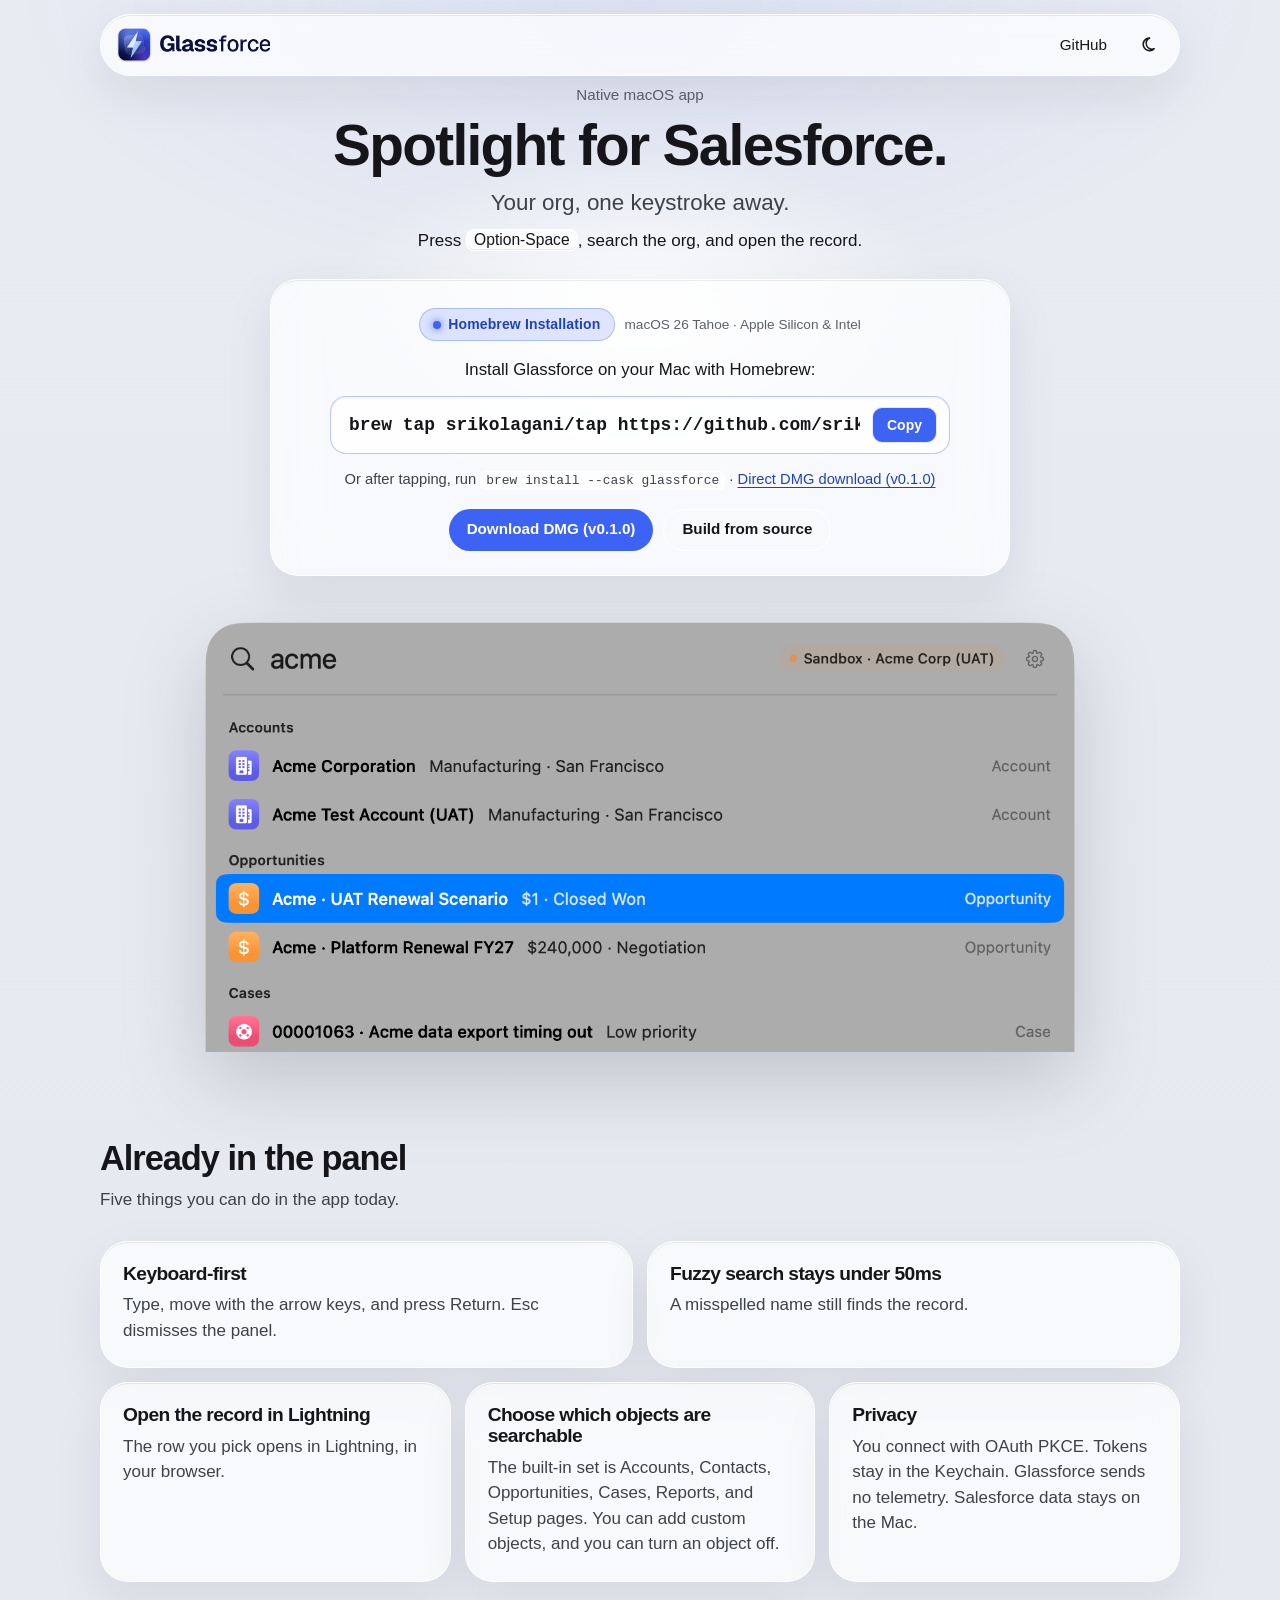
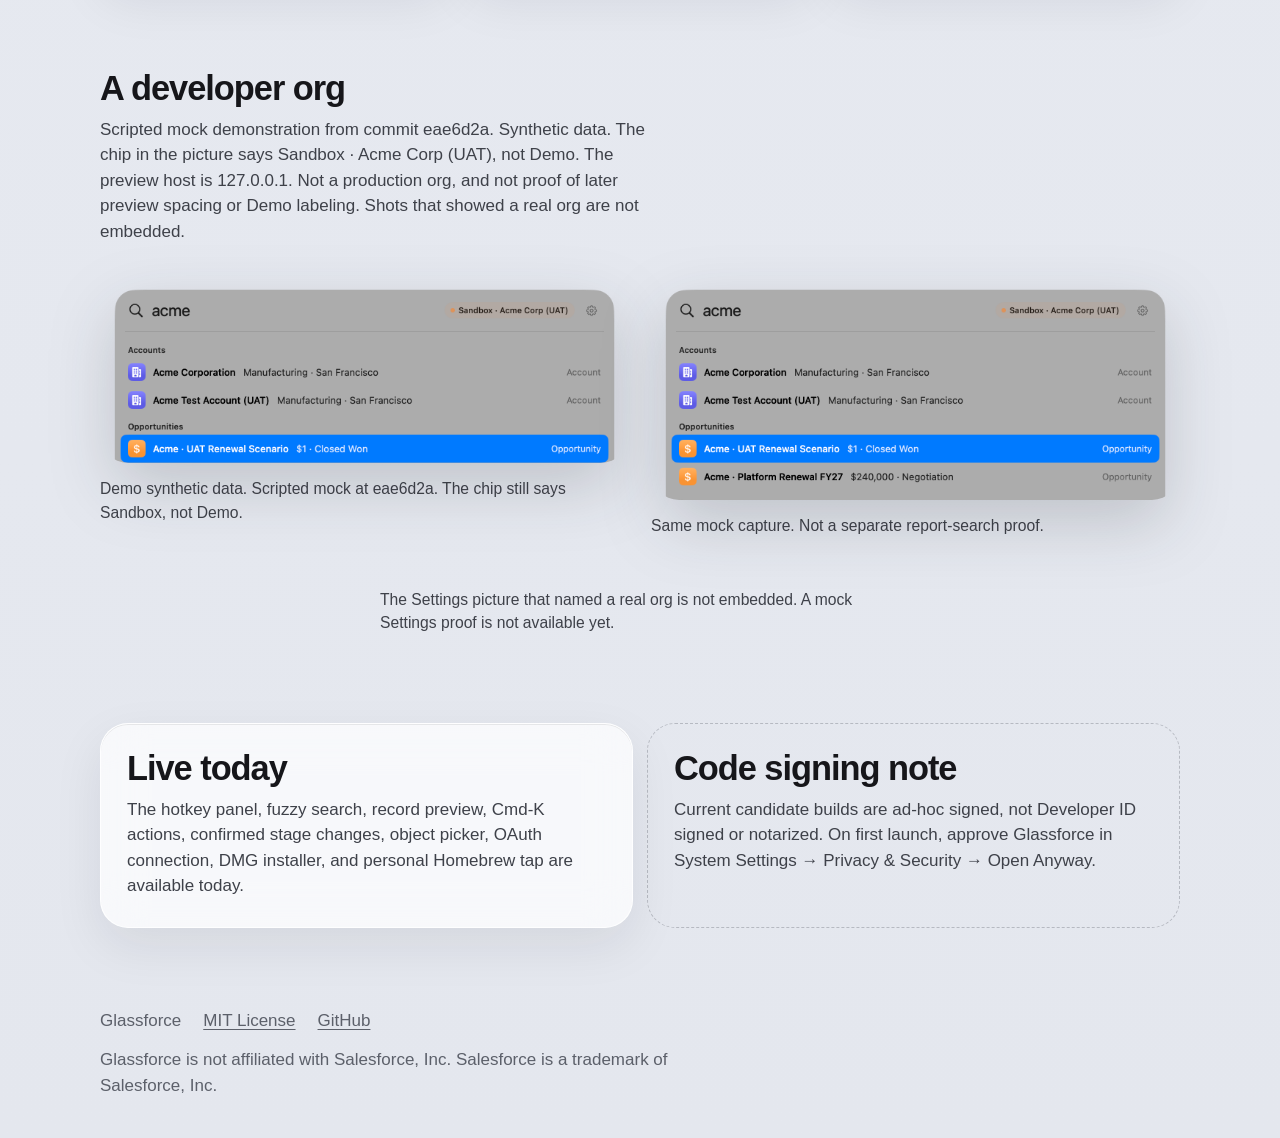
==== index.html @ 0365d6ab "Publish site and Glassforce-0.1.0.dmg release artifact" ====
<!DOCTYPE html>
<html lang="en">
<head>
  <meta charset="utf-8">
  <meta name="viewport" content="width=device-width, initial-scale=1">
  <title>Glassforce</title>
  <meta name="description" content="Glassforce is a native macOS command bar for Salesforce. Press Option-Space, search the org, and open the record.">
  <meta name="theme-color" content="#e8ebf2">
  <link rel="icon" href="assets/app-icon-1024.png" type="image/png">
  <script>
    (function (doc) {
      var KEY = "glassforce-theme";
      var root = doc.documentElement;
      var stored = null;
      try {
        stored = localStorage.getItem(KEY);
      } catch (err) {
        stored = null;
      }

      function resolve(choice) {
        if (choice === "light" || choice === "dark") return choice;
        return window.matchMedia("(prefers-color-scheme: dark)").matches ? "dark" : "light";
      }

      function apply(choice) {
        var safe = choice === "light" || choice === "dark" ? choice : "unset";
        var theme = resolve(safe);
        root.dataset.themeChoice = safe;
        root.dataset.theme = theme;
        var meta = doc.querySelector('meta[name="theme-color"]');
        if (meta) meta.setAttribute("content", theme === "dark" ? "#101012" : "#e8ebf2");
      }

      apply(stored === "light" || stored === "dark" ? stored : "unset");

      var preload = doc.createElement("link");
      preload.rel = "preload";
      preload.as = "image";
      preload.href = "assets/mock-search-eae6d2a.png";
      doc.head.appendChild(preload);

      window.glassforce = { key: KEY, apply: apply, resolve: resolve };
    })(document);
  </script>
  <link rel="stylesheet" href="site.css">
</head>
<body>
  <a class="skip" href="#content">Skip to content</a>
  <header class="nav-wrap">
    <nav class="nav" aria-label="Primary">
      <a class="brand" href="./">
        <img class="mark mark-light" src="assets/wordmark-light.png" alt="Glassforce" width="1600" height="400">
        <img class="mark mark-dark" src="assets/wordmark-dark.png" alt="Glassforce" width="1600" height="400">
      </a>
      <div class="nav-actions">
        <a class="nav-link" href="https://github.com/srikolagani/glassforce-public">GitHub</a>
        <button type="button" class="theme-toggle" data-theme-toggle aria-label="Use dark theme">
          <svg class="icon icon-sun" viewBox="0 0 24 24" aria-hidden="true">
            <circle cx="12" cy="12" r="4" fill="none" stroke="currentColor" stroke-width="1.8"></circle>
            <path d="M12 3v2M12 19v2M3 12h2M19 12h2M5.6 5.6l1.4 1.4M17 17l1.4 1.4M18.4 5.6 17 7M7 17l-1.4 1.4" fill="none" stroke="currentColor" stroke-width="1.8" stroke-linecap="round"></path>
          </svg>
          <svg class="icon icon-moon" viewBox="0 0 24 24" aria-hidden="true">
            <path d="M15.2 3.6a7.6 7.6 0 1 0 5.4 12.8A6.6 6.6 0 0 1 15.2 3.6z" fill="none" stroke="currentColor" stroke-width="1.8" stroke-linejoin="round"></path>
          </svg>
        </button>
      </div>
    </nav>
  </header>

  <main id="content">
    <section class="hero">
      <div class="backdrop" aria-hidden="true"><span></span></div>
      <div class="wrap hero-copy">
        <p class="eyebrow">Native macOS app</p>
        <h1>Spotlight for Salesforce.</h1>
        <p class="subhead">Your org, one keystroke away.</p>
        <p class="concrete">Press <kbd>Option-Space</kbd>, search the org, and open the record.</p>
        <div class="install-card glass install-centerpiece" id="homebrew-install">
          <div class="install-header">
            <span class="soon"><span class="pulse-dot" aria-hidden="true"></span>Homebrew Installation</span>
            <span class="install-tag">macOS 26 Tahoe · Apple Silicon &amp; Intel</span>
          </div>
          <p class="install-lead">Install Glassforce on your Mac with Homebrew:</p>
          <div class="command-box">
            <pre class="command"><code id="brew-cmd">brew tap srikolagani/tap https://github.com/srikolagani/glassforce-public.git &amp;&amp; brew install --cask srikolagani/tap/glassforce</code></pre>
            <button type="button" class="copy-button" data-copy-target="brew-cmd" aria-label="Copy Homebrew install command">
              <span class="copy-label">Copy</span>
            </button>
          </div>
          <p class="note">Or after tapping, run <code>brew install --cask glassforce</code> · <a href="releases/Glassforce-0.1.0.dmg">Direct DMG download (v0.1.0)</a></p>
          <div class="install-actions">
            <a class="button" href="releases/Glassforce-0.1.0.dmg">Download DMG (v0.1.0)</a>
            <a class="button button-ghost" href="https://github.com/srikolagani/glassforce-public#install-status">Build from source</a>
          </div>
        </div>
      </div>
      <figure class="hero-figure wrap">
        <div class="hero-frame" data-hero data-hero-mode="stills">
          <img class="still still-light" src="assets/mock-search-eae6d2a.png" alt="Scripted mock demonstration at eae6d2a. Synthetic records. The chip says Sandbox, not Demo. Preview host is 127.0.0.1." width="1440" height="1120">
          <img class="still still-dark" src="assets/mock-search-eae6d2a.png" alt="Scripted mock demonstration at eae6d2a. Synthetic records. The chip says Sandbox, not Demo. Preview host is 127.0.0.1." width="1440" height="1120">
        </div>
      </figure>
    </section>

    <section class="band wrap" aria-labelledby="features-title">
      <div class="band-head">
        <h2 id="features-title">Already in the panel</h2>
        <p>Five things you can do in the app today.</p>
      </div>
      <div class="feature-grid">
        <article class="glass feature">
          <h3>Keyboard-first</h3>
          <p>Type, move with the arrow keys, and press Return. Esc dismisses the panel.</p>
        </article>
        <article class="glass feature">
          <h3>Fuzzy search stays under 50ms</h3>
          <p>A misspelled name still finds the record.</p>
        </article>
        <article class="glass feature">
          <h3>Open the record in Lightning</h3>
          <p>The row you pick opens in Lightning, in your browser.</p>
        </article>
        <article class="glass feature">
          <h3>Choose which objects are searchable</h3>
          <p>The built-in set is Accounts, Contacts, Opportunities, Cases, Reports, and Setup pages. You can add custom objects, and you can turn an object off.</p>
        </article>
        <article class="glass feature">
          <h3>Privacy</h3>
          <p>You connect with OAuth PKCE. Tokens stay in the Keychain. Glassforce sends no telemetry. Salesforce data stays on the Mac.</p>
        </article>
      </div>
    </section>

    <section class="band wrap" aria-labelledby="gallery-title">
      <div class="band-head">
        <h2 id="gallery-title">A developer org</h2>
        <p>Scripted mock demonstration from commit eae6d2a. Synthetic data. The chip in the picture says Sandbox · Acme Corp (UAT), not Demo. The preview host is 127.0.0.1. Not a production org, and not proof of later preview spacing or Demo labeling. Shots that showed a real org are not embedded.</p>
      </div>
      <div class="pair">
        <figure class="shot">
          <div class="crop crop-acme">
            <img src="assets/mock-search-eae6d2a.png" alt="Scripted mock demonstration at eae6d2a. Synthetic records. The chip says Sandbox, not Demo." width="1440" height="1120" loading="lazy">
          </div>
          <figcaption>Demo synthetic data. Scripted mock at eae6d2a. The chip still says Sandbox, not Demo.</figcaption>
        </figure>
        <figure class="shot">
          <div class="crop crop-reports">
            <img src="assets/mock-search-eae6d2a.png" alt="Same scripted mock demonstration. Not a report-search proof." width="1440" height="1120" loading="lazy">
          </div>
          <figcaption>Same mock capture. Not a separate report-search proof.</figcaption>
        </figure>
      </div>
      <figure class="picker">
        <figcaption>The Settings picture that named a real org is not embedded. A mock Settings proof is not available yet.</figcaption>
      </figure>
    </section>

    <div class="band wrap status">
      <section class="glass live" aria-labelledby="live-title">
        <h2 id="live-title">Live today</h2>
        <p>The hotkey panel, fuzzy search, record preview, Cmd-K actions, confirmed stage changes, object picker, OAuth connection, DMG installer, and personal Homebrew tap are available today.</p>
      </section>
      <section class="later" aria-labelledby="later-title">
        <h2 id="later-title">Code signing note</h2>
        <p>Current candidate builds are ad-hoc signed, not Developer ID signed or notarized. On first launch, approve Glassforce in System Settings → Privacy &amp; Security → Open Anyway.</p>
      </section>
    </div>
  </main>

  <footer class="footer wrap">
    <div class="footer-row">
      <p>Glassforce</p>
      <p><a href="https://github.com/srikolagani/glassforce-public/blob/main/LICENSE">MIT License</a></p>
      <p><a href="https://github.com/srikolagani/glassforce-public">GitHub</a></p>
    </div>
    <p class="legal">Glassforce is not affiliated with Salesforce, Inc. Salesforce is a trademark of Salesforce, Inc.</p>
  </footer>
  <script src="site.js"></script>
</body>
</html>
---- site.css ----
:root {
  color-scheme: light dark;
  --canvas: light-dark(#e4e7ee, #0b0b0d);
  --canvas-top: light-dark(#e8ebf2, #101012);
  --ink: light-dark(#16161a, #f5f5f7);
  --muted: light-dark(#3e4149, #c7c7cc);
  --faint: light-dark(#5c606a, #9b9ba3);
  --glass: light-dark(rgba(255, 255, 255, 0.72), rgba(36, 36, 38, 0.78));
  --line: light-dark(rgba(255, 255, 255, 0.86), rgba(255, 255, 255, 0.14));
  --edge: light-dark(rgba(16, 18, 24, 0.08), rgba(255, 255, 255, 0.06));
  --shadow-color: light-dark(rgba(22, 26, 36, 0.08), rgba(0, 0, 0, 0.45));
  --code-bg: light-dark(rgba(255, 255, 255, 0.8), rgba(0, 0, 0, 0.4));
  --code-ink: light-dark(#16161a, #f5f5f7);
  --accent: #3d63f5;
  --link: light-dark(#1e40c8, #b7c6ff);
  --pool: light-dark(rgba(255, 255, 255, 0.92), rgba(255, 255, 255, 0.05));
  --glow: light-dark(rgba(61, 99, 245, 0.07), rgba(61, 99, 245, 0.11));
  --lift: light-dark(rgba(22, 26, 36, 0.18), rgba(0, 0, 0, 0.55));
  --later-line: light-dark(rgba(22, 26, 36, 0.22), rgba(255, 255, 255, 0.22));
  font-family: "SF Pro Text", "SF Pro Display", -apple-system, BlinkMacSystemFont, "Segoe UI", sans-serif;
  background-color: var(--canvas);
  color: var(--ink);
  line-height: 1.5;
  text-size-adjust: 100%;
}

html[data-theme="light"] {
  color-scheme: light;
}

html[data-theme="dark"] {
  color-scheme: dark;
}

* {
  box-sizing: border-box;
}

html,
body {
  margin: 0;
  min-height: 100%;
}

body {
  background:
    radial-gradient(900px 420px at 50% 0, var(--glow), transparent 70%),
    linear-gradient(180deg, var(--canvas-top), var(--canvas));
  font-size: 1.0625rem;
}

img {
  max-width: 100%;
}

a {
  color: var(--link);
  text-underline-offset: 0.18em;
}

a:hover {
  color: var(--ink);
}

:focus-visible {
  outline: 2px solid var(--accent);
  outline-offset: 3px;
}

.skip {
  position: absolute;
  left: 16px;
  top: -48px;
  z-index: 20;
  background: var(--accent);
  color: #fff;
  padding: 8px 12px;
  border-radius: 10px;
}

.skip:focus {
  top: 12px;
}

.wrap {
  width: min(1080px, calc(100% - 40px));
  margin-inline: auto;
}

.nav-wrap {
  position: sticky;
  top: 14px;
  z-index: 10;
  width: min(1080px, calc(100% - 40px));
  margin: 0 auto;
}

.nav {
  display: flex;
  align-items: center;
  justify-content: space-between;
  gap: 16px;
  min-height: 60px;
  padding: 8px 10px 8px 16px;
  border: 1px solid var(--line);
  border-radius: 999px;
  background: var(--glass);
  box-shadow: 0 18px 50px var(--shadow-color), inset 0 1px 0 var(--edge);
  backdrop-filter: blur(22px) saturate(1.4);
  -webkit-backdrop-filter: blur(22px) saturate(1.4);
}

.brand {
  --mark-h: 34px;
  --full-w: 1600;
  --full-h: 400;
  --ink-x: 70;
  --ink-y: 75;
  --ink-w: 1168;
  --ink-h: 259;
  position: relative;
  display: block;
  width: calc(var(--mark-h) * var(--ink-w) / var(--ink-h));
  height: var(--mark-h);
  overflow: hidden;
  flex: none;
  line-height: 0;
}

.mark {
  position: absolute;
  width: calc(var(--mark-h) * var(--full-w) / var(--ink-h));
  height: calc(var(--mark-h) * var(--full-h) / var(--ink-h));
  max-width: none;
  left: calc(var(--mark-h) * var(--ink-x) / var(--ink-h) * -1);
  top: calc(var(--mark-h) * var(--ink-y) / var(--ink-h) * -1);
}

.mark-dark {
  display: none;
}

html[data-theme="dark"] .mark-light {
  display: none;
}

html[data-theme="dark"] .mark-dark {
  display: block;
}

@media (prefers-color-scheme: dark) {
  html:not([data-theme]) .mark-light {
    display: none;
  }

  html:not([data-theme]) .mark-dark {
    display: block;
  }
}

.nav-actions {
  display: flex;
  align-items: center;
  gap: 6px;
  flex: none;
}

.nav-link {
  color: var(--ink);
  text-decoration: none;
  font-size: 0.95rem;
  padding: 8px 12px;
  border-radius: 999px;
}

.nav-link:hover {
  background: var(--edge);
}

.theme-toggle {
  width: 44px;
  height: 44px;
  border: 0;
  border-radius: 999px;
  padding: 0;
  display: grid;
  place-items: center;
  background: transparent;
  color: var(--ink);
  cursor: pointer;
}

.theme-toggle:hover {
  background: var(--edge);
}

.icon {
  width: 20px;
  height: 20px;
}

.icon-sun {
  display: none;
}

html[data-theme="dark"] .icon-moon {
  display: none;
}

html[data-theme="dark"] .icon-sun {
  display: block;
}

@media (prefers-color-scheme: dark) {
  html:not([data-theme]) .icon-moon {
    display: none;
  }

  html:not([data-theme]) .icon-sun {
    display: block;
  }
}

.hero {
  position: relative;
  padding: 22px 0 0;
}

.backdrop {
  position: absolute;
  inset: 0;
  overflow: hidden;
  pointer-events: none;
}

.backdrop span {
  position: absolute;
  left: 50%;
  top: 20px;
  width: 860px;
  height: 460px;
  transform: translateX(-50%);
  background: radial-gradient(closest-side, var(--pool), transparent 72%);
}

.hero-copy {
  position: relative;
  text-align: center;
}

.eyebrow {
  margin: 0 0 8px;
  color: var(--faint);
  font-size: 0.95rem;
}

h1,
h2,
h3 {
  font-weight: 600;
  letter-spacing: -0.03em;
  line-height: 1.08;
}

h1 {
  margin: 0;
  font-size: clamp(2.5rem, 4.6vw, 3.55rem);
  text-wrap: balance;
}

.subhead {
  margin: 10px 0 0;
  font-size: clamp(1.15rem, 2vw, 1.4rem);
  color: var(--muted);
}

.concrete {
  margin: 8px auto 0;
  max-width: 38rem;
  color: var(--ink);
}

kbd {
  font-family: inherit;
  font-size: 0.92em;
  padding: 0.08em 0.45em;
  border-radius: 8px;
  border: 1px solid var(--line);
  background: var(--code-bg);
  box-shadow: inset 0 -1px 0 var(--edge);
}

.install-card {
  position: relative;
  display: flex;
  flex-direction: column;
  align-items: center;
  justify-content: center;
  gap: 14px;
  width: min(740px, 100%);
  margin: 26px auto 12px;
  padding: 28px 28px 24px;
  text-align: center;
  border: 1.5px solid rgba(61, 99, 245, 0.45);
  box-shadow:
    0 24px 64px var(--shadow-color),
    0 0 0 4px rgba(61, 99, 245, 0.12),
    0 0 48px rgba(61, 99, 245, 0.22),
    inset 0 1px 0 var(--line);
}

.install-header {
  display: flex;
  flex-wrap: wrap;
  align-items: center;
  justify-content: center;
  gap: 10px;
}

.pulse-dot {
  display: inline-block;
  width: 8px;
  height: 8px;
  margin-right: 7px;
  border-radius: 50%;
  background: var(--accent);
  box-shadow: 0 0 8px var(--accent);
  vertical-align: middle;
}

.install-tag {
  font-size: 0.85rem;
  color: var(--faint);
  font-weight: 500;
}

.install-lead {
  margin: 2px 0 0;
  font-size: 1.05rem;
  font-weight: 500;
  color: var(--ink);
}

.soon {
  display: inline-flex;
  align-items: center;
  margin: 0;
  padding: 5px 13px;
  border-radius: 999px;
  background: rgba(61, 99, 245, 0.16);
  border: 1px solid rgba(61, 99, 245, 0.32);
  color: var(--link);
  font-size: 0.875rem;
  font-weight: 600;
  letter-spacing: 0.01em;
}

.note {
  margin: 0;
  color: var(--muted);
  font-size: 0.92rem;
}

.note code {
  font-family: "SF Mono", ui-monospace, "SFMono-Regular", Menlo, Consolas, monospace;
  font-size: 0.88em;
  padding: 2px 6px;
  border-radius: 6px;
  background: var(--code-bg);
}

.command-box {
  display: flex;
  align-items: center;
  justify-content: space-between;
  gap: 12px;
  width: 100%;
  max-width: 620px;
  padding: 10px 12px 10px 18px;
  border-radius: 16px;
  border: 1px solid rgba(61, 99, 245, 0.35);
  background: var(--code-bg);
  box-shadow: inset 0 1px 2px rgba(0, 0, 0, 0.06);
}

.command {
  margin: 0;
  max-width: 100%;
  overflow-x: auto;
  padding: 4px 0;
  background: transparent;
  color: var(--code-ink);
  font-family: "SF Mono", ui-monospace, "SFMono-Regular", Menlo, Consolas, monospace;
  font-size: clamp(0.95rem, 2vw, 1.12rem);
  font-weight: 600;
  line-height: 1.4;
}

.command code {
  white-space: nowrap;
}

.copy-button {
  flex: none;
  display: inline-flex;
  align-items: center;
  justify-content: center;
  min-height: 36px;
  padding: 0 14px;
  border: 1px solid var(--line);
  border-radius: 10px;
  background: var(--accent);
  color: #fff;
  font-family: inherit;
  font-size: 0.875rem;
  font-weight: 600;
  cursor: pointer;
  transition: transform 0.12s ease, filter 0.12s ease;
}

.copy-button:hover {
  filter: brightness(1.08);
}

.copy-button:active {
  transform: scale(0.97);
}

.install-actions {
  display: flex;
  flex-wrap: wrap;
  align-items: center;
  justify-content: center;
  gap: 10px;
  margin-top: 4px;
}

.button {
  flex: none;
  display: inline-flex;
  align-items: center;
  justify-content: center;
  min-height: 42px;
  padding: 0 18px;
  border-radius: 999px;
  background: var(--accent);
  color: #fff;
  text-decoration: none;
  font-weight: 600;
  font-size: 0.95rem;
}

.button:hover {
  color: #fff;
  filter: brightness(1.08);
}

.button-ghost {
  background: transparent;
  color: var(--ink);
  border: 1px solid var(--line);
}

.button-ghost:hover {
  color: var(--ink);
  background: var(--edge);
  filter: none;
}

.glass {
  background: var(--glass);
  border: 1px solid var(--line);
  border-radius: 28px;
  box-shadow: 0 18px 50px var(--shadow-color), inset 0 1px 0 var(--edge);
  backdrop-filter: blur(22px) saturate(1.35);
  -webkit-backdrop-filter: blur(22px) saturate(1.35);
}

.hero-figure {
  position: relative;
  margin-top: 16px;
  margin-bottom: 0;
}

.hero-frame {
  position: relative;
  width: min(920px, 100%);
  margin-inline: auto;
  aspect-ratio: 1440 / 720;
  overflow: hidden;
  filter: drop-shadow(0 28px 40px var(--lift));
}

.hero-frame .still,
.hero-frame .demo {
  position: absolute;
  top: 0;
  left: 0;
  width: 100%;
  height: auto;
  max-width: none;
}

.still-dark {
  display: none;
}

html[data-theme="dark"] .still-light {
  display: none;
}

html[data-theme="dark"] .still-dark {
  display: block;
}

@media (prefers-color-scheme: dark) {
  html:not([data-theme]) .still-light {
    display: none;
  }

  html:not([data-theme]) .still-dark {
    display: block;
  }
}

.hero-frame.is-file {
  aspect-ratio: auto;
  overflow: visible;
}

.hero-frame.is-file .still {
  display: none;
}

.hero-frame.is-file .demo {
  position: static;
  display: block;
}

.band {
  padding: 88px 0 0;
}

.band-head {
  max-width: 36rem;
  margin-bottom: 28px;
}

.band-head h2,
.status h2,
.live h2,
.later h2 {
  margin: 0;
  font-size: clamp(1.7rem, 3vw, 2.15rem);
}

.band-head p,
.shot figcaption,
.picker figcaption,
.live p,
.later p {
  margin: 10px 0 0;
  color: var(--muted);
}

.feature-grid {
  display: grid;
  grid-template-columns: repeat(6, minmax(0, 1fr));
  gap: 14px;
}

.feature {
  grid-column: span 2;
  padding: 22px 22px 24px;
}

.feature:nth-child(-n + 2) {
  grid-column: span 3;
}

.feature h3 {
  margin: 0 0 8px;
  font-size: 1.2rem;
}

.feature p {
  margin: 0;
  color: var(--muted);
}

.pair {
  display: grid;
  grid-template-columns: repeat(2, minmax(0, 1fr));
  gap: 22px;
}

.shot {
  margin: 0;
}

.crop {
  position: relative;
  overflow: hidden;
  border-radius: 28px;
  filter: drop-shadow(0 22px 32px var(--lift));
}

.crop img {
  position: absolute;
  top: 0;
  left: 0;
  width: 100%;
  height: auto;
  max-width: none;
}

.crop-acme {
  aspect-ratio: 1440 / 520;
}

.crop-reports {
  aspect-ratio: 1440 / 620;
}

.shot figcaption,
.picker figcaption {
  padding-top: 4px;
  font-size: 0.98rem;
}

.picker {
  display: grid;
  grid-template-columns: minmax(0, 520px);
  justify-content: center;
  gap: 12px;
  margin: 36px 0 0;
}

.picker img {
  width: 100%;
  height: auto;
  border-radius: 22px;
  box-shadow: 0 18px 50px var(--shadow-color);
}

.status {
  display: grid;
  grid-template-columns: repeat(2, minmax(0, 1fr));
  gap: 14px;
  padding-bottom: 24px;
}

.live,
.later {
  padding: 26px 26px 28px;
}

.later {
  background: transparent;
  border: 1px dashed var(--later-line);
  border-radius: 28px;
}

.footer {
  padding: 56px 0 40px;
  color: var(--faint);
}

.footer-row {
  display: flex;
  flex-wrap: wrap;
  gap: 8px 22px;
}

.footer-row p {
  margin: 0;
}

.footer a {
  color: inherit;
}

.legal {
  max-width: 40rem;
  margin: 14px 0 0;
}

@media (max-width: 800px) {
  .wrap,
  .nav-wrap {
    width: min(1080px, calc(100% - 28px));
  }

  .hero {
    padding-top: 18px;
  }

  h1 {
    font-size: clamp(2.35rem, 11vw, 3.15rem);
  }

  .install-card {
    padding: 20px 16px;
  }

  .command-box {
    flex-direction: column;
    align-items: stretch;
    padding: 12px;
  }

  .feature-grid,
  .pair,
  .status {
    grid-template-columns: 1fr;
  }

  .feature,
  .feature:nth-child(-n + 2) {
    grid-column: auto;
  }

  .band {
    padding-top: 64px;
  }
}

@media (prefers-reduced-motion: reduce) {
  .button:hover {
    filter: none;
  }
}
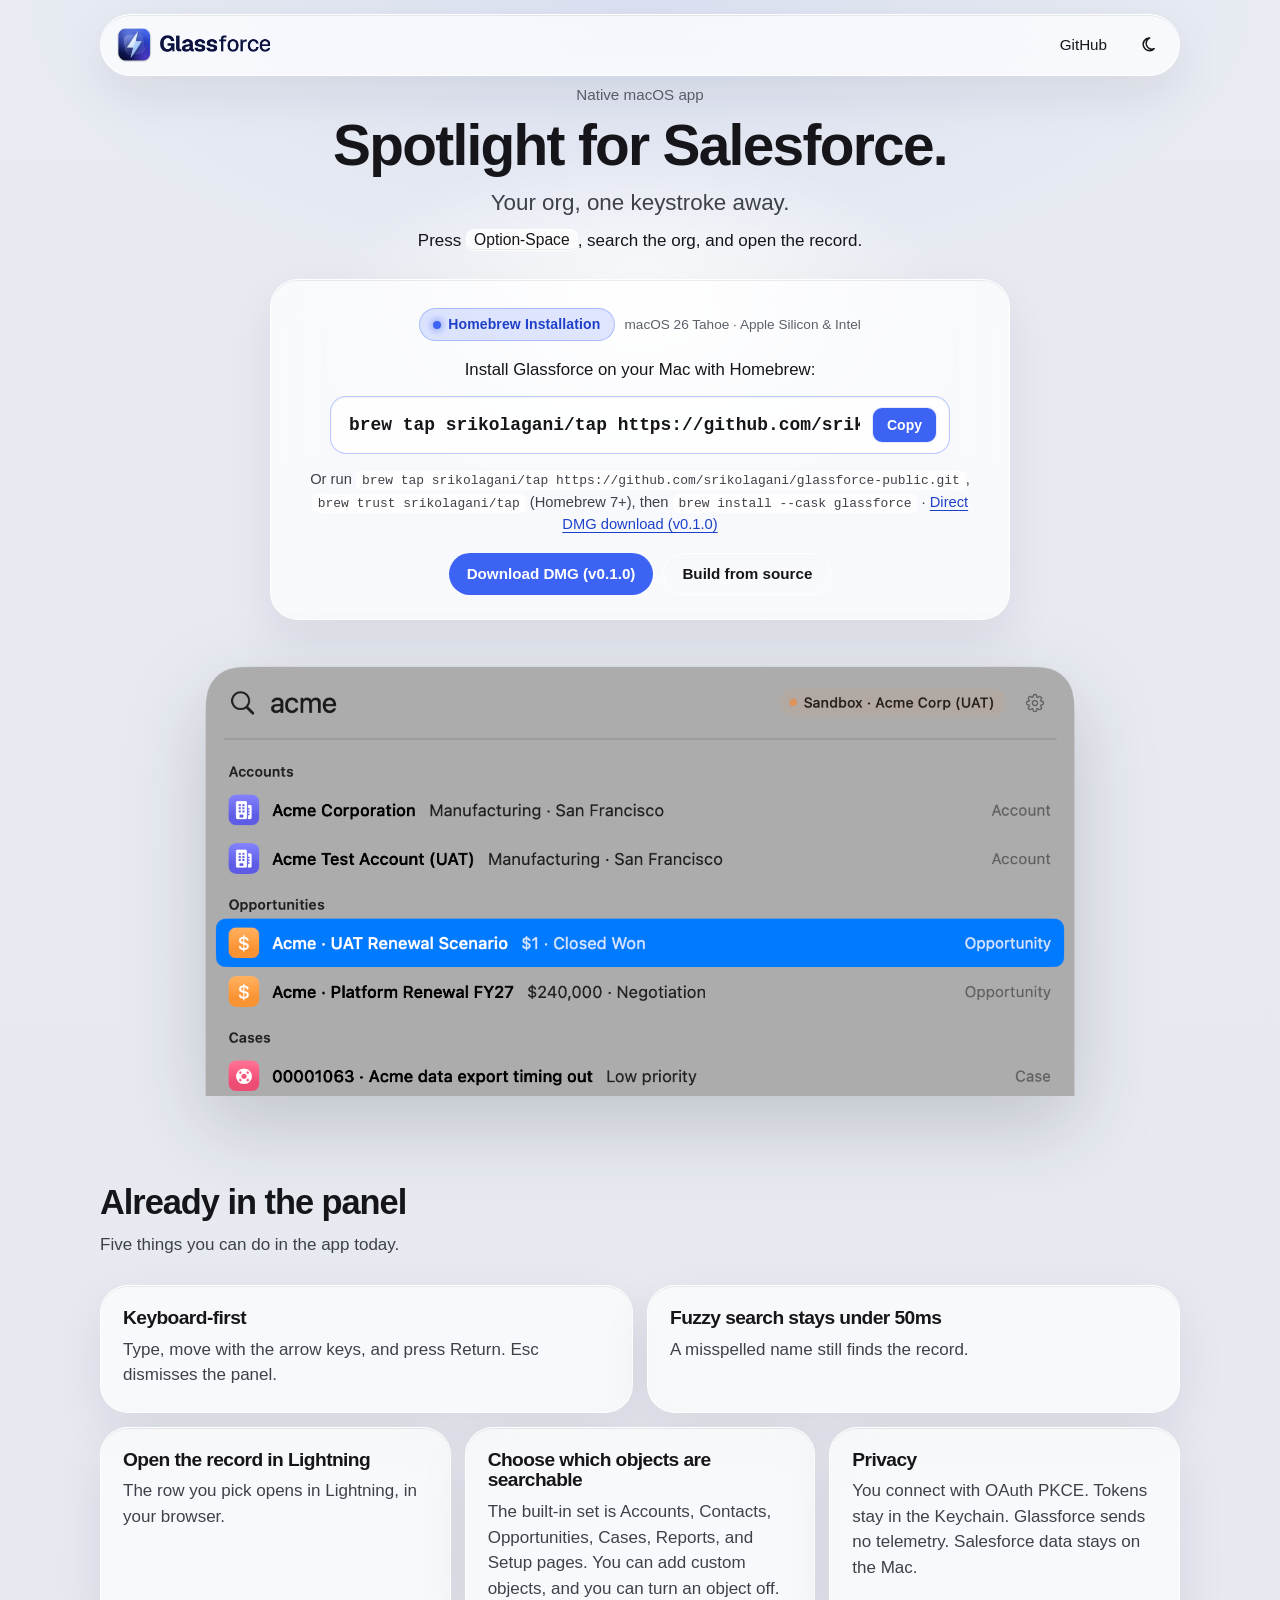
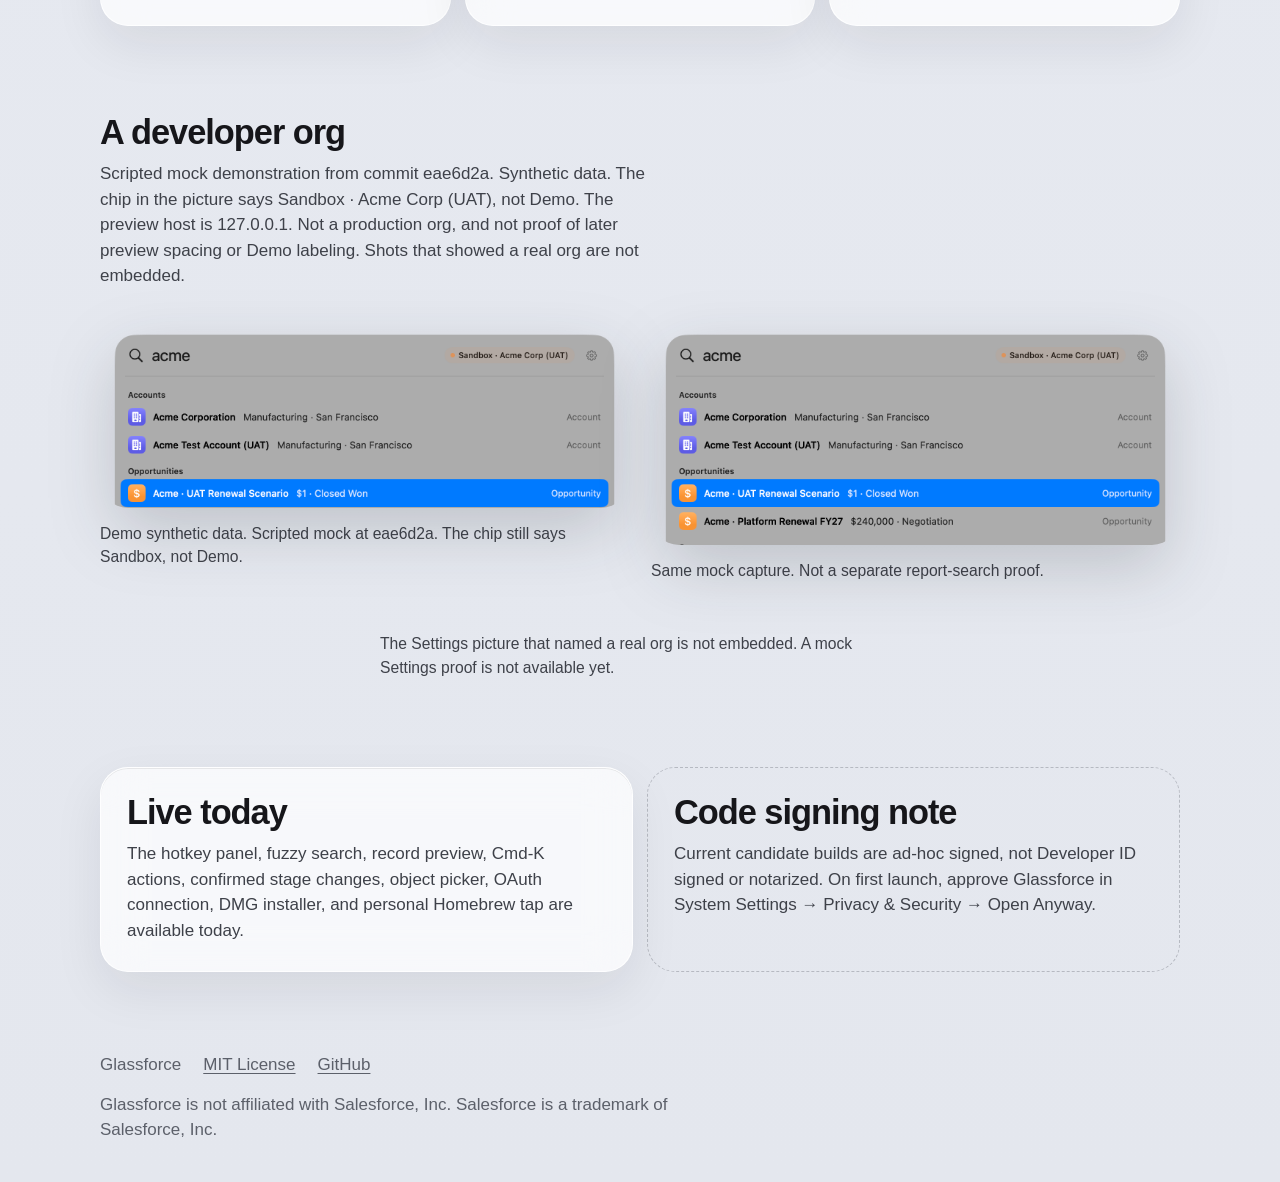
==== commit 8ee5d68c: "Deploy site from ad918fee9e8d9556e482fc5c8cab310ab5cbb1e8" ====
--- a/index.html
+++ b/index.html
@@ -88,7 +88,7 @@
               <span class="copy-label">Copy</span>
             </button>
           </div>
-          <p class="note">Or after tapping, run <code>brew install --cask glassforce</code> · <a href="releases/Glassforce-0.1.0.dmg">Direct DMG download (v0.1.0)</a></p>
+          <p class="note">Or run <code>brew tap srikolagani/tap https://github.com/srikolagani/glassforce-public.git</code>, <code>brew trust srikolagani/tap</code> (Homebrew 7+), then <code>brew install --cask glassforce</code> · <a href="releases/Glassforce-0.1.0.dmg">Direct DMG download (v0.1.0)</a></p>
           <div class="install-actions">
             <a class="button" href="releases/Glassforce-0.1.0.dmg">Download DMG (v0.1.0)</a>
             <a class="button button-ghost" href="https://github.com/srikolagani/glassforce-public#install-status">Build from source</a>
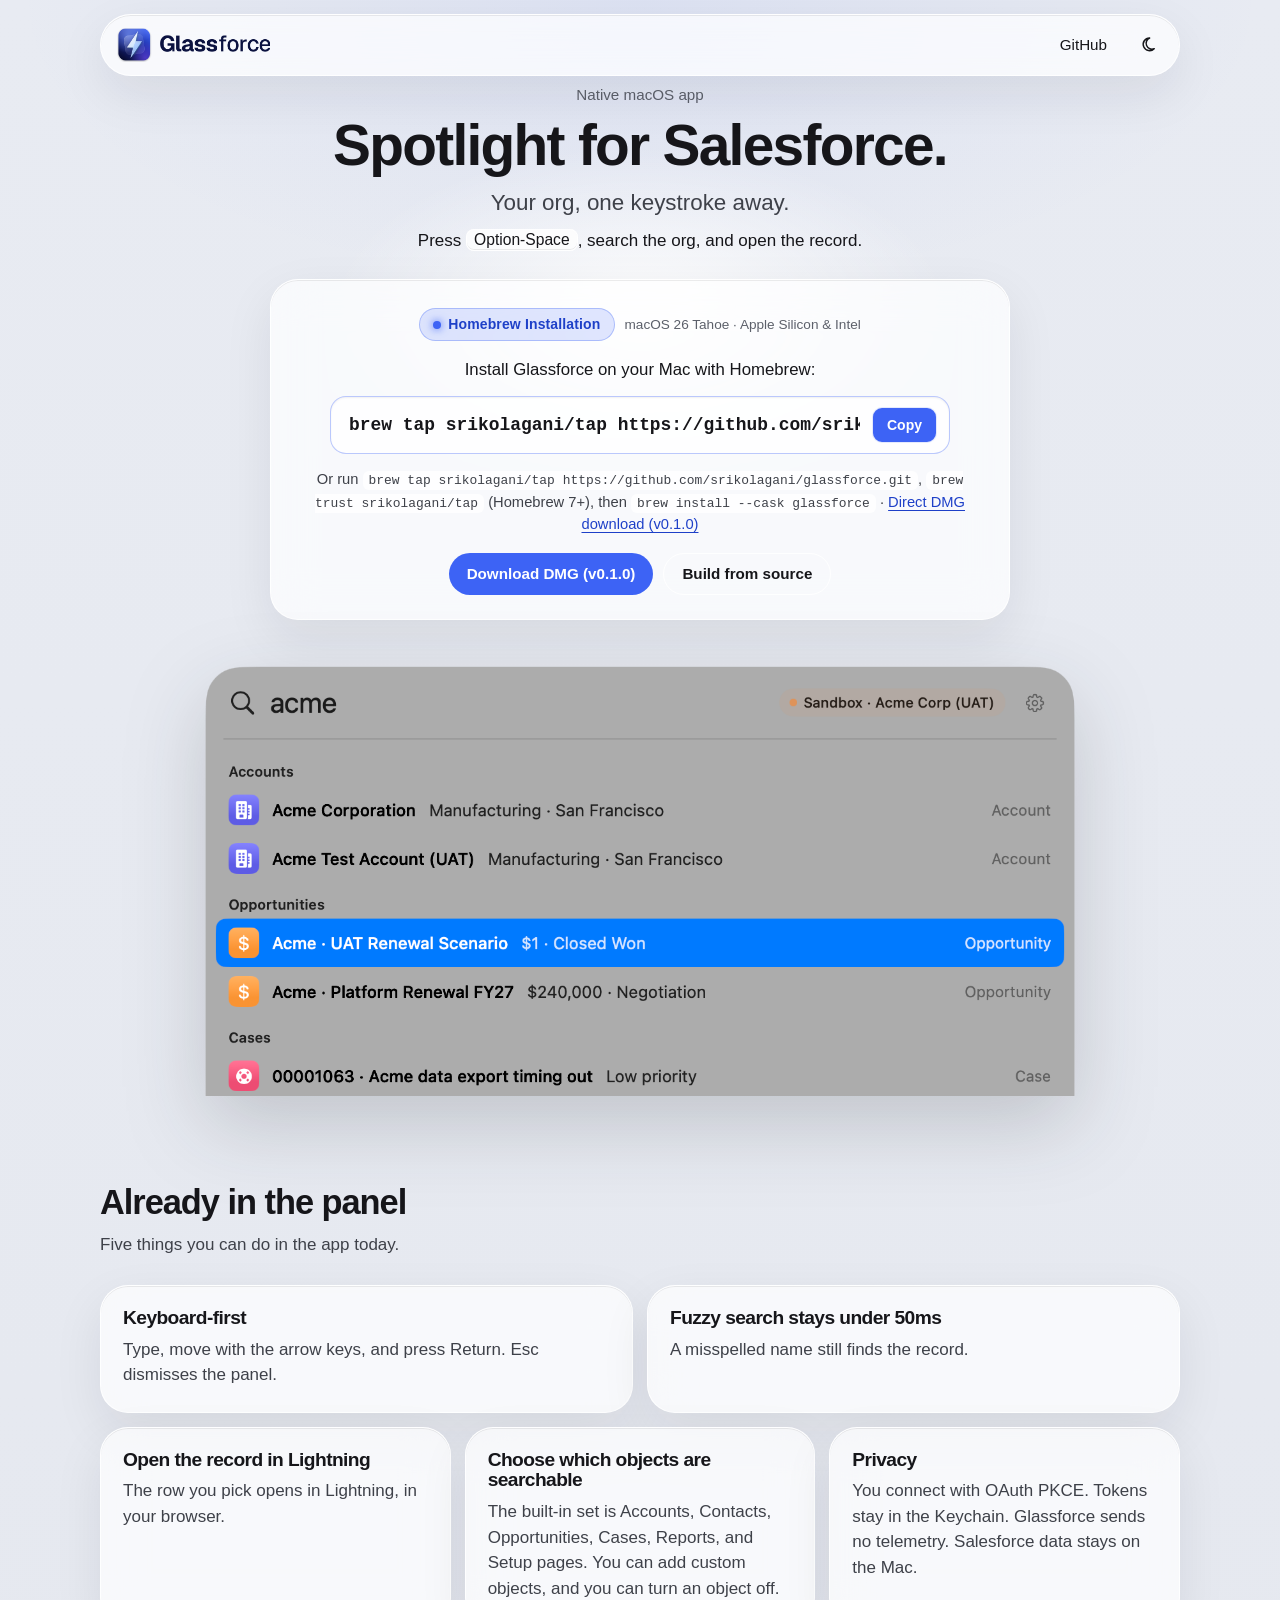
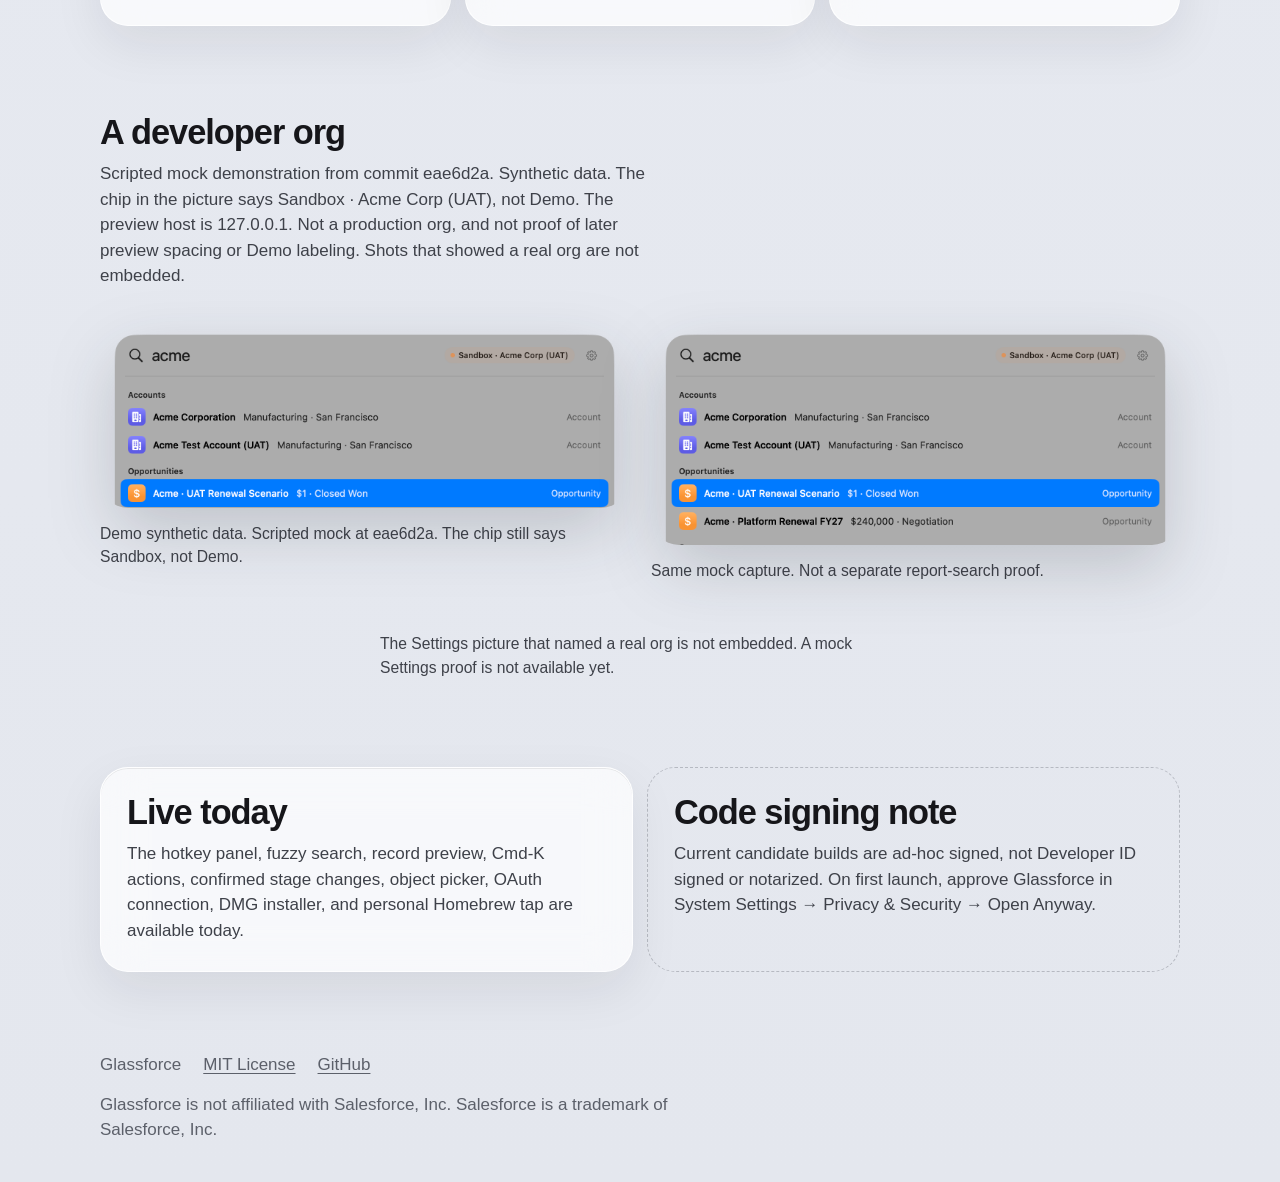
==== commit 473c0d3d: "Deploy site from 1b347e77a61e81756968480978e8ec40f5a22e6d" ====
--- a/index.html
+++ b/index.html
@@ -54,7 +54,7 @@
         <img class="mark mark-dark" src="assets/wordmark-dark.png" alt="Glassforce" width="1600" height="400">
       </a>
       <div class="nav-actions">
-        <a class="nav-link" href="https://github.com/srikolagani/glassforce-public">GitHub</a>
+        <a class="nav-link" href="https://github.com/srikolagani/glassforce">GitHub</a>
         <button type="button" class="theme-toggle" data-theme-toggle aria-label="Use dark theme">
           <svg class="icon icon-sun" viewBox="0 0 24 24" aria-hidden="true">
             <circle cx="12" cy="12" r="4" fill="none" stroke="currentColor" stroke-width="1.8"></circle>
@@ -83,15 +83,15 @@
           </div>
           <p class="install-lead">Install Glassforce on your Mac with Homebrew:</p>
           <div class="command-box">
-            <pre class="command"><code id="brew-cmd">brew tap srikolagani/tap https://github.com/srikolagani/glassforce-public.git &amp;&amp; brew install --cask srikolagani/tap/glassforce</code></pre>
+            <pre class="command"><code id="brew-cmd">brew tap srikolagani/tap https://github.com/srikolagani/glassforce.git &amp;&amp; brew install --cask srikolagani/tap/glassforce</code></pre>
             <button type="button" class="copy-button" data-copy-target="brew-cmd" aria-label="Copy Homebrew install command">
               <span class="copy-label">Copy</span>
             </button>
           </div>
-          <p class="note">Or run <code>brew tap srikolagani/tap https://github.com/srikolagani/glassforce-public.git</code>, <code>brew trust srikolagani/tap</code> (Homebrew 7+), then <code>brew install --cask glassforce</code> · <a href="releases/Glassforce-0.1.0.dmg">Direct DMG download (v0.1.0)</a></p>
+          <p class="note">Or run <code>brew tap srikolagani/tap https://github.com/srikolagani/glassforce.git</code>, <code>brew trust srikolagani/tap</code> (Homebrew 7+), then <code>brew install --cask glassforce</code> · <a href="https://github.com/srikolagani/glassforce/releases/download/v0.1.0/Glassforce-0.1.0.dmg">Direct DMG download (v0.1.0)</a></p>
           <div class="install-actions">
-            <a class="button" href="releases/Glassforce-0.1.0.dmg">Download DMG (v0.1.0)</a>
-            <a class="button button-ghost" href="https://github.com/srikolagani/glassforce-public#install-status">Build from source</a>
+            <a class="button" href="https://github.com/srikolagani/glassforce/releases/download/v0.1.0/Glassforce-0.1.0.dmg">Download DMG (v0.1.0)</a>
+            <a class="button button-ghost" href="https://github.com/srikolagani/glassforce#install-status">Build from source</a>
           </div>
         </div>
       </div>
@@ -171,8 +171,8 @@
   <footer class="footer wrap">
     <div class="footer-row">
       <p>Glassforce</p>
-      <p><a href="https://github.com/srikolagani/glassforce-public/blob/main/LICENSE">MIT License</a></p>
-      <p><a href="https://github.com/srikolagani/glassforce-public">GitHub</a></p>
+      <p><a href="https://github.com/srikolagani/glassforce/blob/main/LICENSE">MIT License</a></p>
+      <p><a href="https://github.com/srikolagani/glassforce">GitHub</a></p>
     </div>
     <p class="legal">Glassforce is not affiliated with Salesforce, Inc. Salesforce is a trademark of Salesforce, Inc.</p>
   </footer>
